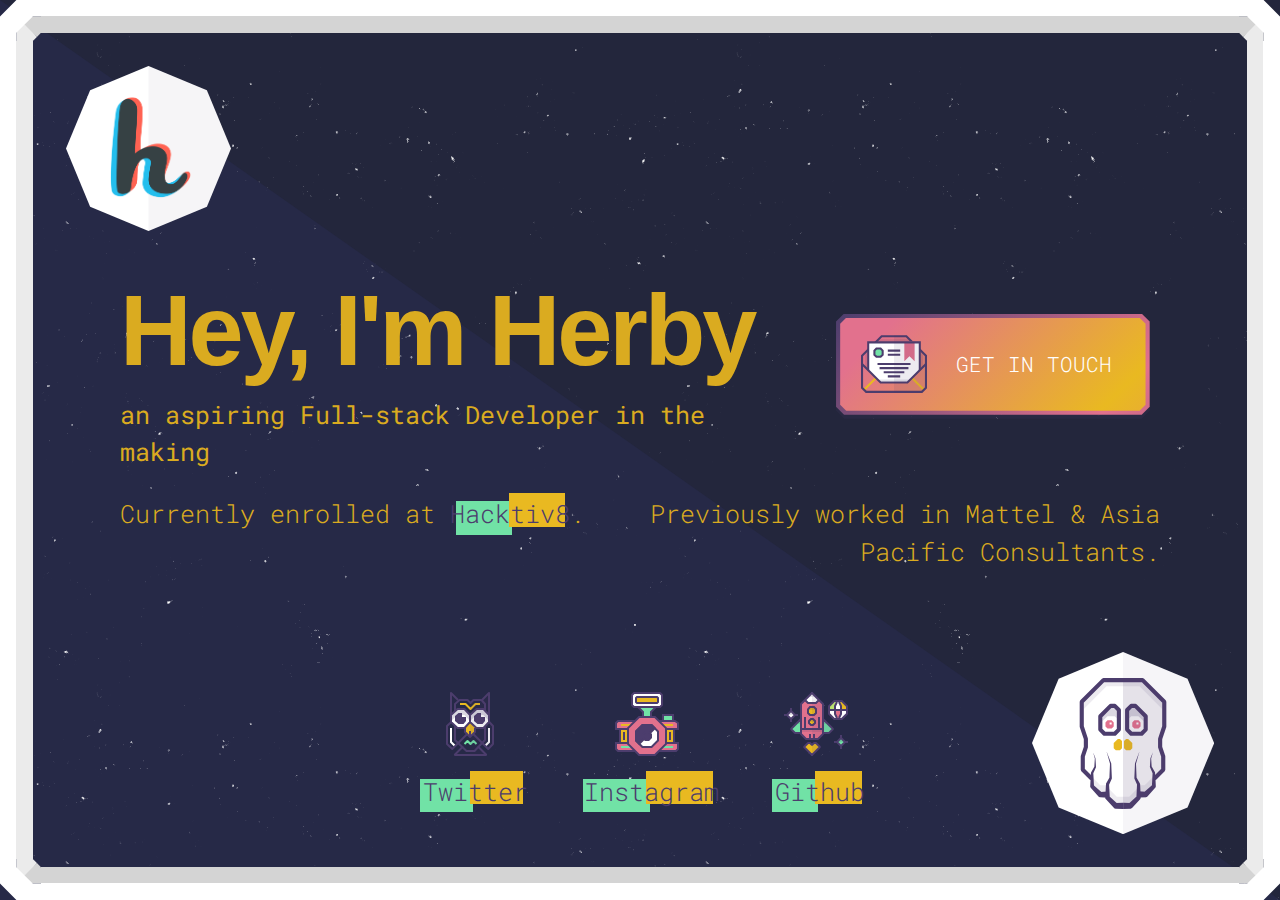
==== index.html @ e0957320 "add new personal webpage" ====
<!doctype html>
<html>
  <head>
    <meta charset=utf-8>
    <link rel="shortcut icon" href="./assets/images/herbylogo.png">
    <meta content="IE=edge,chrome=1" http-equiv=X-UA-Compatible>
    <meta name=viewport content="width=device-width">
    <title>Herby Herado - Front-end developer in Jakarta, Indonesia</title>
    <script>
      function isTouchDevice() {
        return (('ontouchstart' in window)
            || (navigator.MaxTouchPoints > 0)
            || (navigator.msMaxTouchPoints > 0));
      }
      if (isTouchDevice()) {
        document.documentElement.className += ' touch';
      } else {
        document.documentElement.className += ' no-touch';
      }
    </script>
    <!-- <link href="https://fonts.googleapis.com/css?family=Rock+Salt" rel="stylesheet"> -->
    <link href="https://fonts.googleapis.com/css?family=Roboto+Mono" rel=stylesheet>
    <link href="./assets/css/styles.css" rel=stylesheet /></head><body class=index>
      <div class=wrapper>
        <header class=header>
          <a class=logo>
          <img class=logo__image alt="The logo of Herby Herado" src="./assets/images/herbylogo.png"/>
          </a></header><div class="[ grid-wrap ] hiii-nerds">
            <div class="grid">
            <div class="grid__col grid__col--two-thirds">
              <h1>Hey, I'm Herby</h1>
              <h2>an aspiring Full-stack Developer in the making</h2></div>
              <div class="grid__col grid__col--one-third align-right">
                <div class=button-wrap>
                  <div class=button-sheen>
                    <a href="mailto:herby.herado@gmail.com?subject=Herby%20Website%20Enquiry&body=Hey%20there%20Herby%20Herado%21" class=button>
                      <span class=button__inner>
                        <img width=64 class=button__image alt="" src="./assets/images/contact.svg"/>
                        <span class=button__text>Get in touch</span>
                      </span>
                    </a>
                  </div>
                  <div class=button-shadow></div>
                </div>
              </div>
              <div class="grid__col grid__col--half">
                <p>Currently enrolled at <a href="https://www.hacktiv8.com" target="_blank" class=text-link rel=nofollow>Hacktiv8</a>.</p>
              </div>
              <div class="grid__col grid__col--half align-p">
                <p>Previously worked in Mattel & Asia Pacific Consultants.</p>
              </div>
            </div>
          </div>
          <footer class="footer align-right">
            <div class=colophon>
              <a href="https://twitter.com/@hherado" target="_blank" class=colophon__link><img width=64 alt="An icon for Twitter" class=colophon__image src="./assets/images/twitter.svg"/>
                <span class=colophon__text>Twitter</span>
              </a>
              <a href="https://instagram.com/hherado" target="_blank" class=colophon__link><img width=64 alt="An icon for Instagram" class=colophon__image src="./assets/images/instagram.svg"/>
                <span class=colophon__text>Instagram</span>
              </a>
              <a href="https://github.com/herbyherado" target="_blank" class=colophon__link><img width=64 alt="An icon for Github" class=colophon__image src="./assets/images/github.svg"/>
                <span class=colophon__text>Github</span>
              </a>
            </div>
            <div class=ghost>
              <img class=ghost__jacques alt="Boo! Scary, huh?" src="./assets/images/jacques.svg"/>
            </div>
          </footer>
        </div>
        <div class=mask aria-hidden=true>
          <div class=mask__upper></div>
          <div class=mask__lower></div>
        </div>
  </body>
</html>
---- assets/css/styles.css ----
footer, header {
    display: block
}

html {
    color: #daab20;
    font-family: "Roboto Mono", monospace;
    font-weight: 300;
    -webkit-font-smoothing: antialiased;
    -moz-osx-font-smoothing: grayscale;
    font-size: 155%;
    overflow-y: scroll;
    font-smoothing: antialiased;
}

html, body {
    min-height: 100vh
}

a:focus {
    outline: thin dotted
}

a:active, a:hover {
    outline: 0
}

h1 {
    font-size: 2em;
    margin: 0.67em 0
}

h2 {
    font-size: 1.5em;
    margin: 0.83em 0
}

* {
    box-sizing: border-box
}

body {
    background: url("../../assets/images/fleck-white.png"), url("../../assets/images/bc.svg"), #262947;
    background-size: auto, 100vw 100vw, auto;
    background-repeat: repeat, no-repeat, repeat;
    background-position: center center, top right, center;
    font-size: 1em;
    line-height: 1.5;
    padding: 1.33333rem;
    margin: 0;
}

@media all and (min-width: 40em) {
    body {
        background-size: auto, 100% 100%, auto
    }
}

@media all and (min-width: 45em) {
    body {
        padding: 2.66667rem
    }
}

h1 {
    font-family: -apple-system, BlinkMacSystemFont, "Segoe UI", Helvetica, Arial, sans-serif, "Apple Color Emoji", "Segoe UI Emoji", "Segoe UI Symbol";
    font-size: 2rem;
    font-weight: 900;
    letter-spacing: -0.04167rem;
    line-height: 1;
    margin: 0 0 0.66667rem;
    padding-top: 0.66667rem
}

h2 {
    font-size: 0.66667rem;
    font-weight: normal;
    margin: 0.66667rem 0 0.33333rem
}

p {
    font-size: 0.66667rem;
    margin: 0.66667rem 0 0
}

@media all and (min-width: 45em) {
    h1 {
        font-size: 3rem;
        letter-spacing: -0.08333rem
    }
    h2, p {
        font-size: 0.83333rem
    }
}

@media all and (min-width: 60em) {
    h2, p {
        font-size: 1rem
    }
}

@media all and (min-width: 73.75em) {
    h1 {
        font-size: 4rem;
        letter-spacing: -0.125rem
    }
}

a {
    color: #ffffff;
    text-decoration: none;
    transition: .3s
}

a:hover, a:focus, a:active {
    color: #ffffff;
    outline: none
}

.text-link {
    color: #4c3d6d;
    display: inline-block;
    position: relative;
    text-decoration: none;
    transition: .3s
}

.text-link:before, .text-link:after {
    bottom: 5%;
    content: '';
    position: absolute;
    top: 5%;
    transition: .3s;
    width: 47%;
    z-index: -1
}

.text-link:before {
    background: #71e2a6;
    left: 5%;
    -webkit-transform: translateY(4px);
    transform: translateY(4px)
}

.text-link:after {
    background: #e9b921;
    left: 49%;
    -webkit-transform: translateY(-4px);
    transform: translateY(-4px)
}

.text-link:hover, .text-link:focus {
    color: #ffffff;
    outline: none
}

.text-link:hover:before, .text-link:focus:before {
    background: #4c3d6d;
    -webkit-transform: translateY(0);
    transform: translateY(0)
}

.text-link:hover:after, .text-link:focus:after {
    background: #4c3d6d;
    -webkit-transform: translateY(0);
    transform: translateY(0)
}

.text-link:active {
    color: #ffffff;
    outline: none;
    transition-duration: 0.1s
}

.text-link:active:before, .text-link:active:after {
    width: 35%
}

.text-link:active:before {
    left: 15%
}

.wrapper {
    display: -webkit-flex;
    display: -ms-flexbox;
    display: flex;
    -webkit-flex-direction: column;
    -ms-flex-direction: column;
    flex-direction: column;
    -webkit-justify-content: space-between;
    -ms-flex-pack: justify;
    justify-content: space-between;
    min-height: calc(100vh - 2.66667rem)
}

@media all and (min-width: 45em) {
    .wrapper {
        min-height: calc(100vh - 5.33333rem)
    }
}

.grid-wrap {
    -webkit-align-self: center;
    -ms-flex-item-align: center;
    align-self: center;
    margin: 0 auto;
    max-width: 1040px;
    width: 100%
}

.grid {
    width: 100%
}

@media all and (min-width: 45em) {
    .grid {
        padding: 1 0.66667rem
    }
}

.grid__col {
    display: block;
    width: 100%
}

@media all and (min-width: 40em) {
    .grid__col--half {
        display: inline-block;
        padding-right: 0.33333rem;
        vertical-align: top;
        width: 50%
    }

    .grid__col--half + .grid__col--half {
        padding-left: 0.33333rem;
        padding-right: 0
    }
}

@media all and (min-width: 40em) {
    .grid__col--one-third {
        display: inline-block;
        vertical-align: middle;
        width: 33.33333%
    }
}

@media all and (min-width: 40em) {
    .grid__col--two-thirds {
        display: inline-block;
        padding-right: 0.66667rem;
        vertical-align: middle;
        width: 66.66667%
    }
}

@media all and (min-width: 40em) {
    .grid--top .grid__col--one-third, .grid--top .grid__col--two-thirds {
        vertical-align: top
    }
}

@media all and (min-width: 40em) {
    .grid--top .grid__col--one-third + .grid__col--two-thirds {
        padding-left: 0.66667rem;
        padding-right: 0
    }
}
.align-p {
    text-align: right;
    float:right;
}
.align-right {
    text-align: right;
    float: right;
    margin-top:2rem;
}

.logo {
    background: url("../../assets/images/polygon.svg");
    background-size: cover;
    display: -webkit-flex;
    display: -ms-flexbox;
    display: flex;
    height: 3.33333rem;
    -webkit-justify-content: center;
    -ms-flex-pack: center;
    justify-content: center;
    width: 3.33333rem
}

.logo__image {
    -webkit-align-self: center;
    -ms-flex-item-align: center;
    align-self: center;
    height: 1.66667rem;
    width: 1.66667rem
}

@media all and (min-width: 40em) {
    .logo {
        height: 6.66667rem;
        width: 6.66667rem
    }

    .logo__image {
        height: 5.33333rem;
        width: 5.33333rem
    }
}

.button-wrap {
    bottom: 0.41667rem;
    left: 0.41667rem;
    position: fixed;
    right: 0.41667rem;
    z-index: 11
}

@media all and (min-width: 45em) {
    .button-wrap {
        bottom: auto;
        display: inline-block;
        font-size: 0.83333rem;
        left: auto;
        position: relative
    }
}

@media all and (min-width: 60em) {
    .button-wrap {
        font-size: 1rem
    }
}

.button-sheen {
    overflow: hidden;
    position: relative;
    transition: .3s;
    z-index: 1
}

.button-sheen:before, .button-sheen:after {
    background: #ffffff;
    content: '';
    height: 60%;
    left: 45%;
    opacity: 0.4;
    position: absolute;
    top: -60%;
    -webkit-transform: rotate(45deg);
    transform: rotate(45deg);
    width: 0.16667rem;
    z-index: 2
}

.button-sheen:after {
    left: 50%
}

.button-sheen:hover:before, .button-sheen:hover:after, .button-sheen:focus:before,
.button-sheen:focus:after {
    transition: all .5s;
    -webkit-transform: rotate(45deg) translateY(400%);
    transform: rotate(45deg) translateY(400%)
}

.button-sheen:hover:after, .button-sheen:focus:after {
    transition-delay: 0.1s
}

.button-sheen:active {
    -webkit-transform: translateY(4px);
    transform: translateY(4px);
    transition-duration: 0.1s
}

.button {
    background: linear-gradient(135deg, #4c3d6d 0%, #e2718d 50%, #4c3d6d 100%);
    background-size: 200% 100%;
    -webkit-clip-path: polygon(8px 0%, calc(100% - 8px) 0%, 100% 8px, 100% calc(100% - 8px), calc(100% - 8px) 100%, 8px 100%, 0% calc(100% - 8px), 0% 8px);
    clip-path: polygon(8px 0%, calc(100% - 8px) 0%, 100% 8px, 100% calc(100% - 8px), calc(100% - 8px) 100%, 8px 100%, 0% calc(100% - 8px), 0% 8px);
    display: block;
    font-size: 0.83333rem;
    padding: 0.16667rem;
    position: relative;
    text-transform: uppercase;
    transition: .3s;
    width: 100%;
    z-index: 1
}

.button:hover, .button:focus {
    background-position: 100%
}

@media all and (min-width: 45em) {
    .button {
        display: block;
        width: auto
    }
}

.button__inner {
    background: linear-gradient(135deg, #e2718d 0%, #e2718d 8%, #e9b921 50%, #e2718d 100%);
    background-repeat: repeat;
    background-size: 200% 100%;
    -webkit-clip-path: polygon(6px 0%, calc(100% - 6px) 0%, 100% 6px, 100% calc(100% - 6px), calc(100% - 6px) 100%, 6px 100%, 0% calc(100% - 6px), 0% 6px);
    clip-path: polygon(6px 0%, calc(100% - 6px) 0%, 100% 6px, 100% calc(100% - 6px), calc(100% - 6px) 100%, 6px 100%, 0% calc(100% - 6px), 0% 6px);
    display: block;
    padding: 0.54167rem 0.83333rem;
    text-align: center;
    transition: .3s
}

@media all and (min-width: 45em) {
    .button__inner {
        padding: 1.20833rem 1.33333rem
    }
}

@media all and (min-width: 66.25em) {
    .button__inner {
        padding: 0.54167rem 1.33333rem 0.54167rem 0.83333rem
    }
}

.button:hover .button__inner, .button:focus .button__inner {
    background-position: 100% 0
}

.button__image {
    display: inline-block;
    vertical-align: middle;
    width: 1.33333rem
}

.button__text {
    display: inline-block;
    padding-left: 0.66667rem;
    vertical-align: middle
}

@media all and (min-width: 45em) {
    .button__image {
        display: none;
        width: 2.66667rem
    }

    .button__text {
        padding-left: 0
    }
}

@media all and (min-width: 66.25em) {
    .button__image {
        display: inline-block
    }

    .button__text {
        padding-left: 0.66667rem
    }
}

.button-shadow {
    background: rgba(76, 61, 109, 0.15);
    -webkit-clip-path: polygon(8px 0%, calc(100% - 8px) 0%, 100% 8px, 100% calc(100% - 8px), calc(100% - 8px) 100%, 8px 100%, 0% calc(100% - 8px), 0% 8px);
    clip-path: polygon(8px 0%, calc(100% - 8px) 0%, 100% 8px, 100% calc(100% - 8px), calc(100% - 8px) 100%, 8px 100%, 0% calc(100% - 8px), 0% 8px);
    height: 100%;
    position: absolute;
    left: 0;
    top: 4px;
    width: 100%
}

.footer {
    display: -webkit-flex;
    display: -ms-flexbox;
    display: flex;
    -webkit-flex-direction: row;
    -ms-flex-direction: row;
    flex-direction: row;
    padding-bottom: 2.66667rem;
    width: 100%
}

.ghost {
    -webkit-align-self: flex-end;
    -ms-flex-item-align: end;
    align-self: flex-end;
    background: url("../../assets/images/polygon.svg");
    background-size: cover;
    display: -webkit-flex;
    display: -ms-flexbox;
    display: flex;
    height: 3.66667rem;
    -webkit-justify-content: center;
    -ms-flex-pack: center;
    justify-content: center;
    margin-left: auto;
    width: 3.66667rem
}

.ghost__jacques {
    -webkit-align-self: center;
    -ms-flex-item-align: center;
    align-self: center;
    height: 2.66667rem;
    width: 2.66667rem
}

@media all and (min-width: 40em) {
    .ghost {
        height: 7.33333rem;
        width: 7.33333rem
    }

    .ghost__jacques {
        height: 5.33333rem;
        width: 5.33333rem
    }
}

.colophon {
    -webkit-align-self: center;
    -ms-flex-item-align: center;
    align-self: center;
    -webkit-flex: 1;
    -ms-flex: 1;
    flex: 1;
    padding-top: 0.66667rem;
    text-align: left
}

.colophon__link {
    color: #4c3d6d;
    display: block;
    padding: 0 0 0.66667rem;
    width: 100%
}

.colophon__link:last-child {
    padding-bottom: 0
}

@media all and (min-width: 40em) {
    .colophon__link {
        display: inline-block;
        min-width: 15%;
        padding: 0 0.66667rem;
        width: auto
    }
}

.colophon__text {
    display: inline-block;
    font-size: 0.66667rem;
    padding-left: 0.33333rem;
    position: relative;
    text-decoration: none;
    vertical-align: middle
}

@media all and (min-width: 40em) {
    .colophon__text {
        display: block;
        font-size: 0.83333rem
    }
}

@media all and (min-width: 60em) {
    .colophon__text {
        font-size: 1rem
    }
}

.colophon__text:before, .colophon__text:after {
    bottom: 5%;
    content: '';
    position: absolute;
    top: 5%;
    transition: .3s;
    width: 47%;
    z-index: -1
}

.colophon__text:before {
    background: #71e2a6;
    left: 5%;
    -webkit-transform: translateY(4px);
    transform: translateY(4px)
}

.colophon__text:after {
    background: #e9b921;
    left: 49%;
    -webkit-transform: translateY(-4px);
    transform: translateY(-4px)
}

.colophon__link:hover, .colophon__link:focus {
    color: #ffffff;
    outline: none
}

.colophon__link:hover .colophon__text:before, .colophon__link:focus .colophon__text:before {
    background: #4c3d6d;
    -webkit-transform: translateY(0);
    transform: translateY(0)
}

.colophon__link:hover .colophon__text:after, .colophon__link:focus .colophon__text:after {
    background: #4c3d6d;
    -webkit-transform: translateY(0);
    transform: translateY(0)
}

.colophon__link:active {
    color: #ffffff;
    outline: none;
    transition-duration: 0.1s
}

.colophon__link:active .colophon__text:before, .colophon__link:active .colophon__text:after {
    width: 35%
}

.colophon__link:active .colophon__text:before {
    left: 15%
}

.colophon__image {
    display: inline-block;
    transition: .3s;
    vertical-align: middle
}

.colophon__link:hover .colophon__image, .colophon__link:focus .colophon__image {
    -webkit-transform: translateY(-25%);
    transform: translateY(-25%)
}

@media all and (min-width: 40em) {
    .colophon__image {
        display: block;
        margin: 0 auto 0.66667rem
    }
}

@media all and (min-width: 45em) {
    .footer {
        padding-bottom: 0
    }
}

@media all and (min-width: 60em) {
    .colophon {
        margin-left: 7.33333rem;
        text-align: center
    }
}

.mask {
    position: relative;
    z-index: 10
}

.mask:before, .mask:after {
    bottom: 0.83333rem;
    content: '';
    position: fixed;
    top: 0.83333rem;
    width: 0.66667rem
}

.mask:before {
    background: linear-gradient(90deg, #fff 0%, #fff 50%, #ebebeb 50%, #ebebeb 100%);
    left: 0
}

.mask:after {
    background: linear-gradient(270deg, #fff 0%, #fff 50%, #ebebeb 50%, #ebebeb 100%);
    right: 0
}

.mask__upper, .mask__lower {
    height: 0.66667rem;
    left: 0.83333rem;
    position: fixed;
    right: 0.83333rem
}

.mask__upper:before, .mask__upper:after, .mask__lower:before, .mask__lower:after {
    background-size: cover;
    content: '';
    height: 0.83333rem;
    position: absolute;
    top: 0;
    width: 0.83333rem
}

.mask__upper {
    background: linear-gradient(180deg, #fff 0%, #fff 50%, #d4d4d4 50%, #d4d4d4 100%);
    top: 0
}

.mask__upper:before {
    background-image: url("../../assets/images/mask-tl.svg");
    left: -0.83333rem
}

.mask__upper:after {
    background-image: url("../../assets/images/mask-tr.svg");
    right: -0.83333rem
}

.mask__lower {
    background: linear-gradient(0deg, #fff 0%, #fff 50%, #d4d4d4 50%, #d4d4d4 100%);
    bottom: 0
}

.mask__lower:before {
    background-image: url("../../assets/images/mask-bl.svg");
    bottom: 0;
    left: -0.83333rem;
    top: auto
}

.mask__lower:after {
    background-image: url("../../assets/images/mask-br.svg");
    bottom: 0;
    right: -0.83333rem;
    top: auto
}

@media all and (min-width: 45em) {
    .mask:before, .mask:after {
        bottom: 1.66667rem;
        top: 1.66667rem;
        width: 1.33333rem
    }

    .mask__upper, .mask__lower {
        height: 1.33333rem;
        left: 1.66667rem;
        right: 1.66667rem
    }

    .mask__upper:before, .mask__upper:after, .mask__lower:before, .mask__lower:after {
        height: 1.66667rem;
        width: 1.66667rem
    }

    .mask__upper:before {
        left: -1.66667rem
    }

    .mask__upper:after {
        right: -1.66667rem
    }

    .mask__lower:before {
        left: -1.66667rem
    }

    .mask__lower:after {
        right: -1.66667rem
    }
}
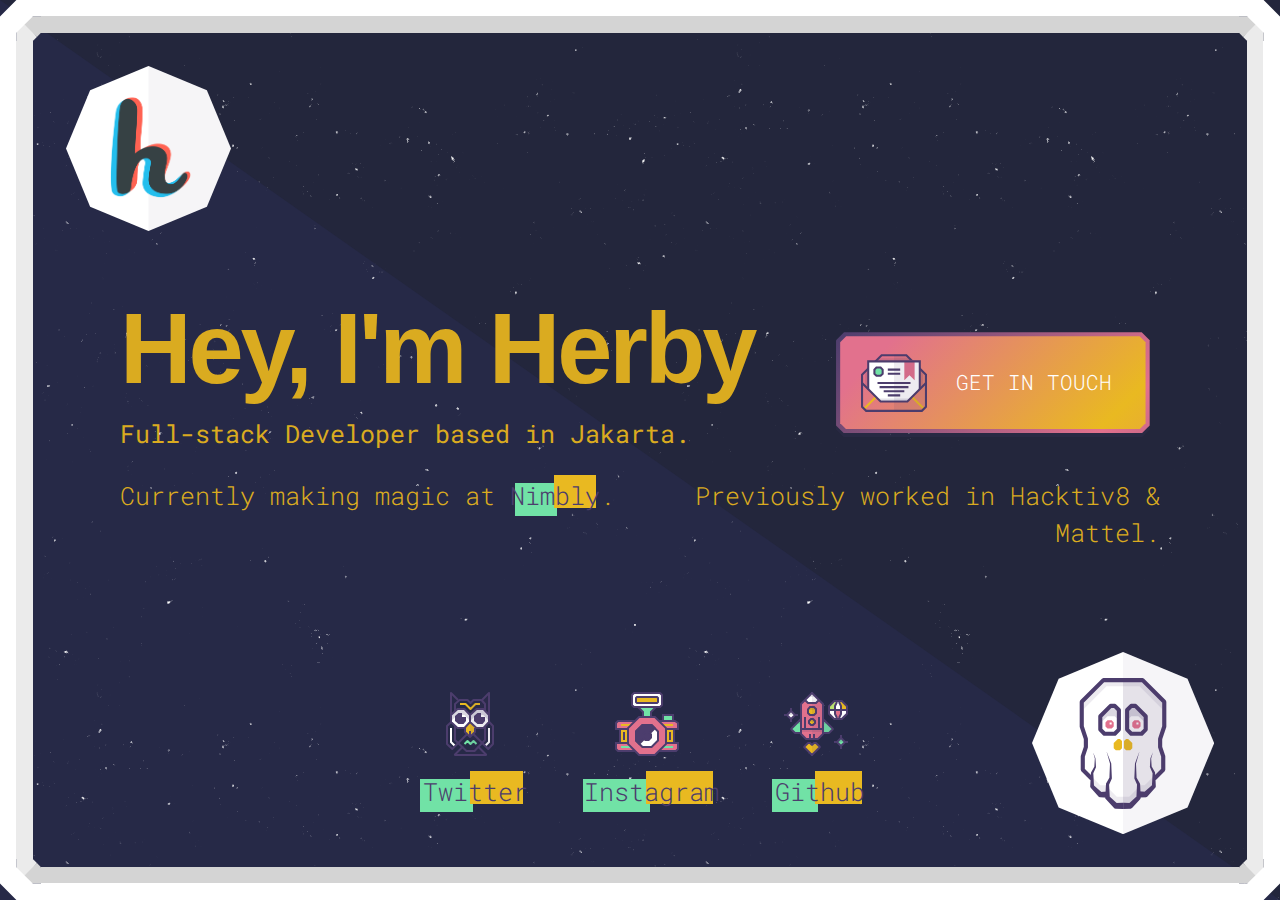
==== commit 5d4efe72: "Tweak: change copy" ====
--- a/index.html
+++ b/index.html
@@ -29,7 +29,7 @@
             <div class="grid">
             <div class="grid__col grid__col--two-thirds">
               <h1>Hey, I'm Herby</h1>
-              <h2>an aspiring Full-stack Developer in the making</h2></div>
+              <h2>Full-stack Developer based in Jakarta.</h2></div>
               <div class="grid__col grid__col--one-third align-right">
                 <div class=button-wrap>
                   <div class=button-sheen>
@@ -44,10 +44,10 @@
                 </div>
               </div>
               <div class="grid__col grid__col--half">
-                <p>Currently enrolled at <a href="https://www.hacktiv8.com" target="_blank" class=text-link rel=nofollow>Hacktiv8</a>.</p>
+                <p>Currently making magic at <a href="https://hellonimbly.com/" target="_blank" class=text-link rel=nofollow>Nimbly</a>.</p>
               </div>
               <div class="grid__col grid__col--half align-p">
-                <p>Previously worked in Mattel & Asia Pacific Consultants.</p>
+                <p>Previously worked in Hacktiv8 & Mattel.</p>
               </div>
             </div>
           </div>
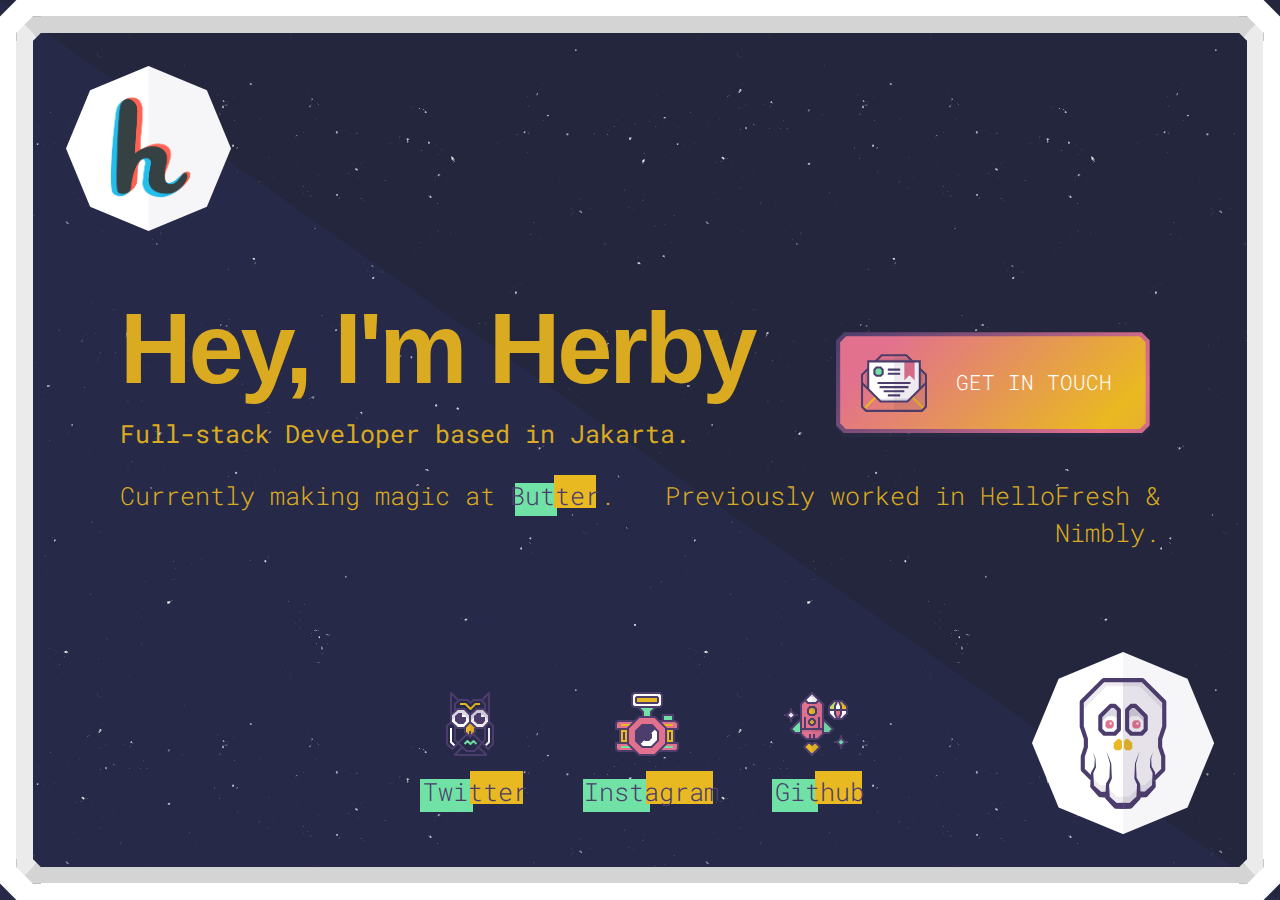
==== commit f3eaaf46: "Update index.html" ====
--- a/index.html
+++ b/index.html
@@ -44,10 +44,10 @@
                 </div>
               </div>
               <div class="grid__col grid__col--half">
-                <p>Currently making magic at <a href="https://hellonimbly.com/" target="_blank" class=text-link rel=nofollow>Nimbly</a>.</p>
+                <p>Currently making magic at <a href="https://www.butter.us/" target="_blank" class=text-link rel=nofollow>Butter</a>.</p>
               </div>
               <div class="grid__col grid__col--half align-p">
-                <p>Previously worked in Hacktiv8 & Mattel.</p>
+                <p>Previously worked in HelloFresh & Nimbly.</p>
               </div>
             </div>
           </div>
@@ -73,4 +73,4 @@
           <div class=mask__lower></div>
         </div>
   </body>
-</html>+</html>
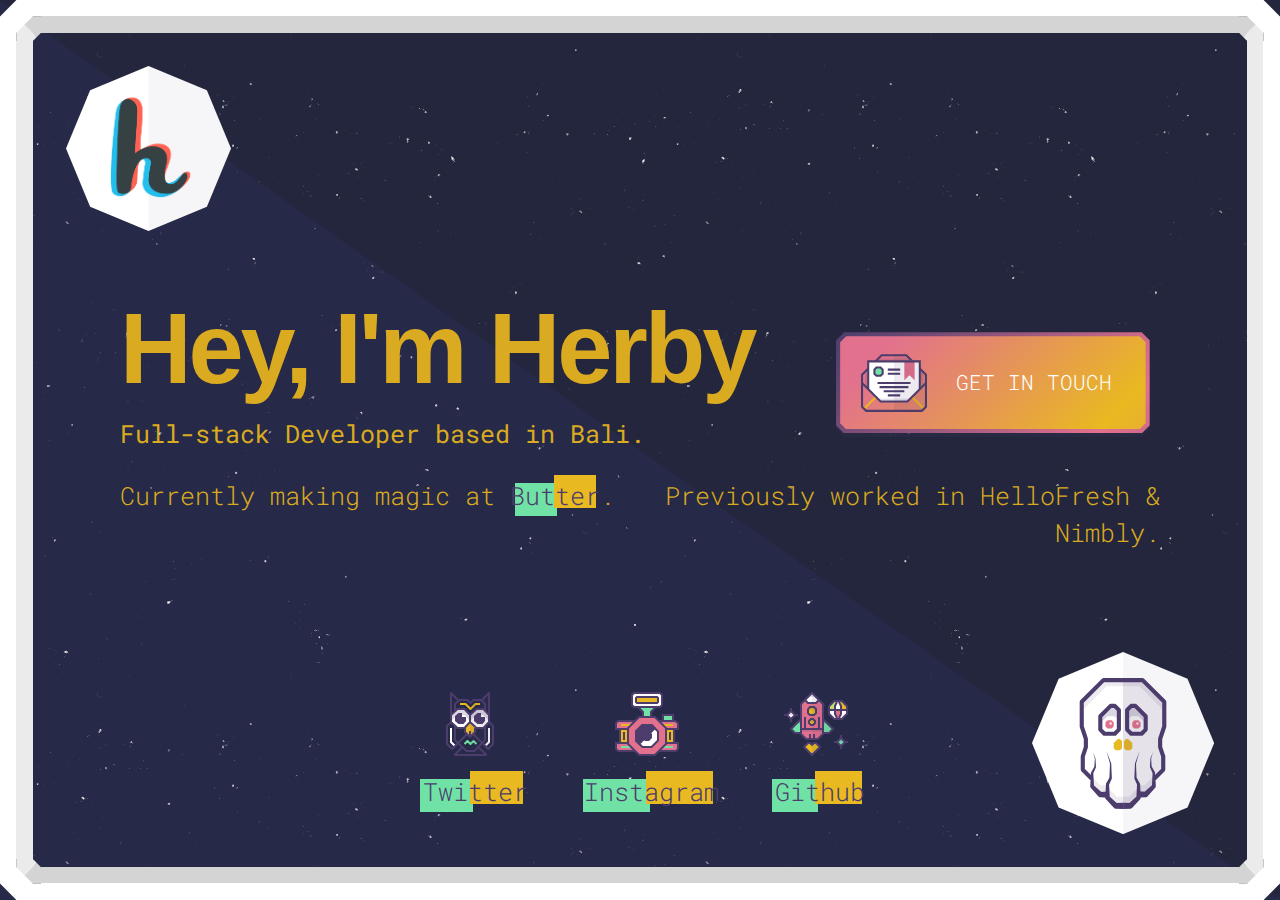
==== commit daff5446: "Update index.html" ====
--- a/index.html
+++ b/index.html
@@ -29,7 +29,7 @@
             <div class="grid">
             <div class="grid__col grid__col--two-thirds">
               <h1>Hey, I'm Herby</h1>
-              <h2>Full-stack Developer based in Jakarta.</h2></div>
+              <h2>Full-stack Developer based in Bali.</h2></div>
               <div class="grid__col grid__col--one-third align-right">
                 <div class=button-wrap>
                   <div class=button-sheen>
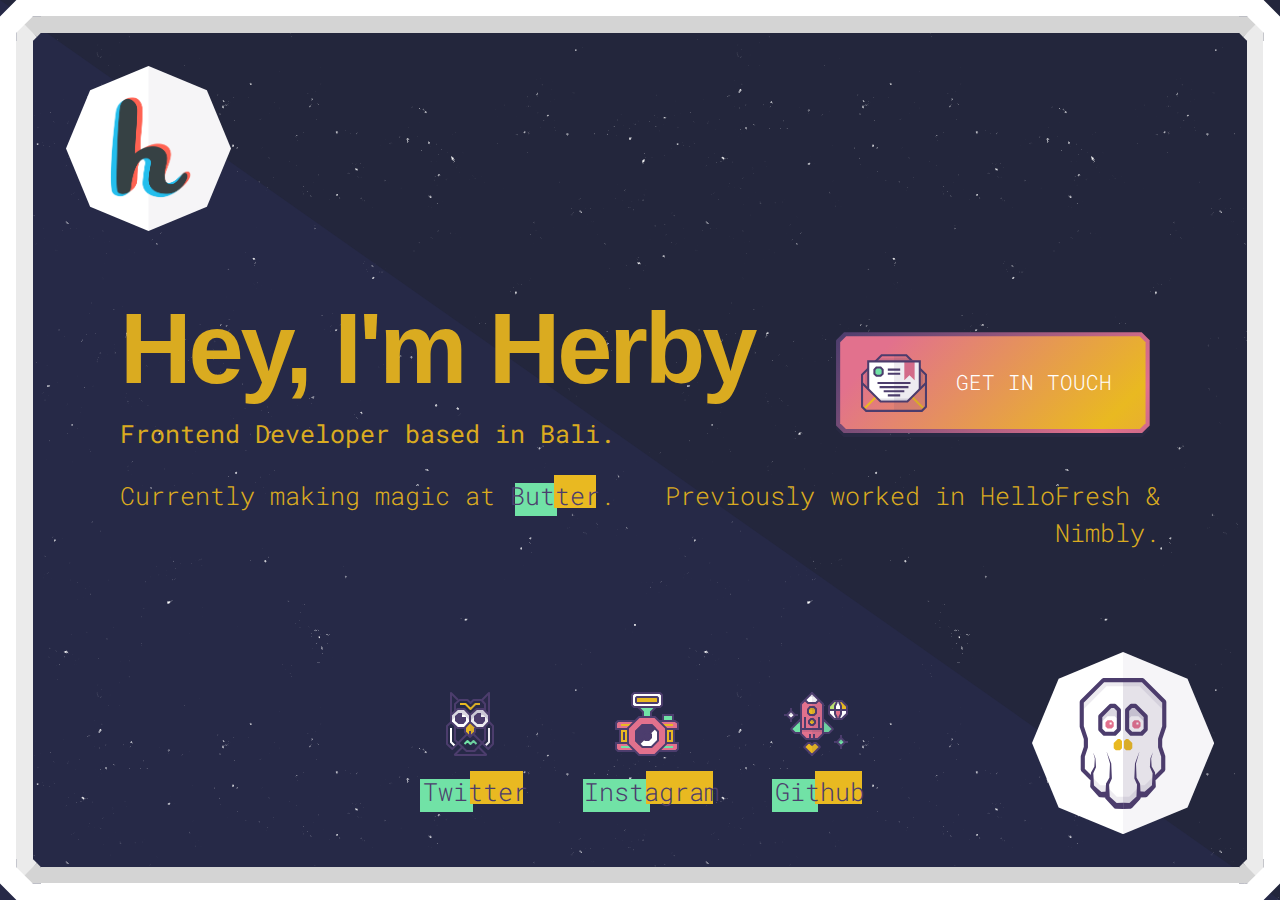
==== commit 25ec2e49: "Update index.html" ====
--- a/index.html
+++ b/index.html
@@ -5,7 +5,7 @@
     <link rel="shortcut icon" href="./assets/images/herbylogo.png">
     <meta content="IE=edge,chrome=1" http-equiv=X-UA-Compatible>
     <meta name=viewport content="width=device-width">
-    <title>Herby Herado - Front-end developer in Jakarta, Indonesia</title>
+    <title>Herby Herado - Frontend Developer in Bali</title>
     <script>
       function isTouchDevice() {
         return (('ontouchstart' in window)
@@ -29,7 +29,7 @@
             <div class="grid">
             <div class="grid__col grid__col--two-thirds">
               <h1>Hey, I'm Herby</h1>
-              <h2>Full-stack Developer based in Bali.</h2></div>
+              <h2>Frontend Developer based in Bali.</h2></div>
               <div class="grid__col grid__col--one-third align-right">
                 <div class=button-wrap>
                   <div class=button-sheen>
